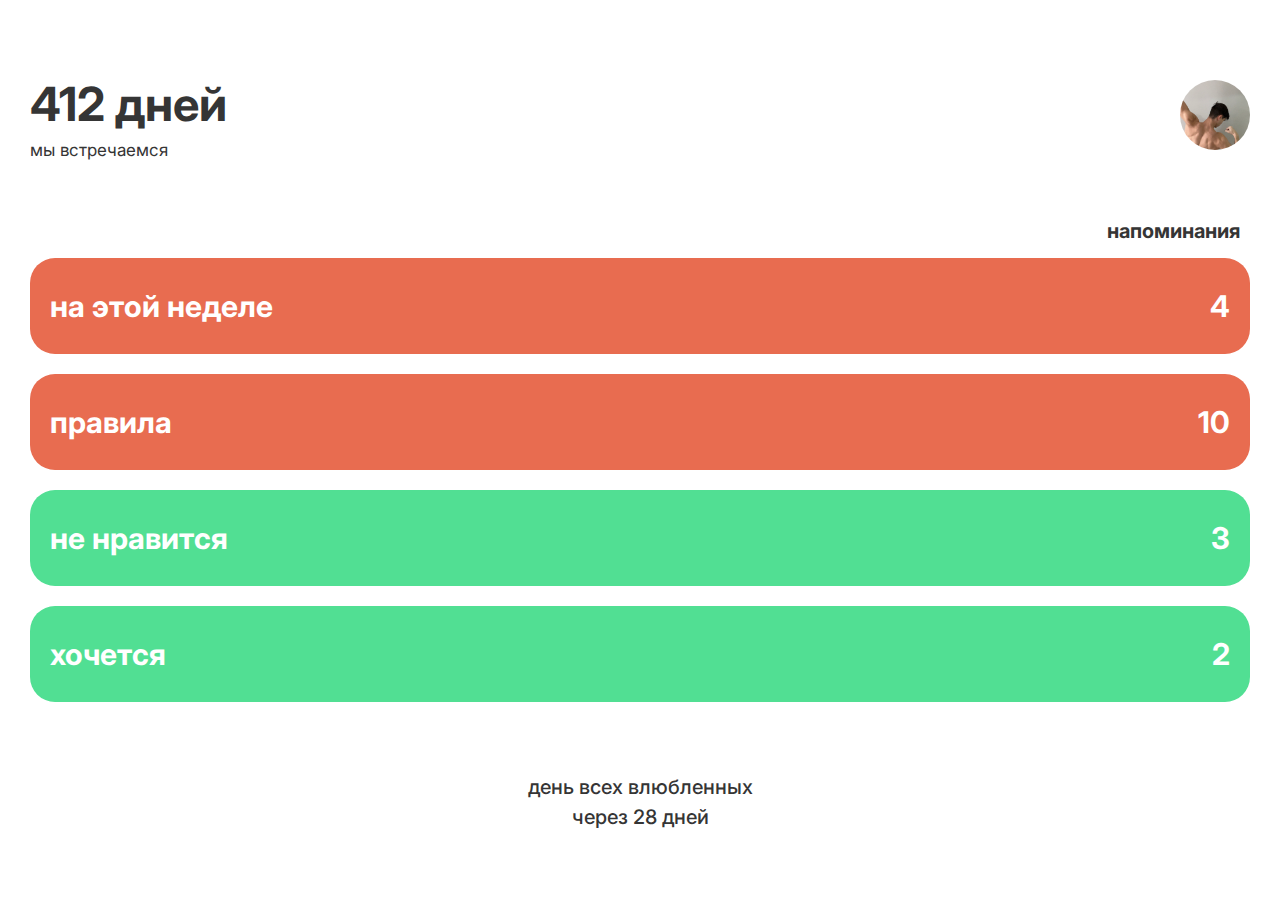
==== index.html @ ff4562f4 "first commit" ====
<!doctype html>
<html lang="ru">
<head>
    <meta charset="UTF-8">
    <meta name="viewport"
          content="width=device-width, user-scalable=no, initial-scale=1.0, maximum-scale=1.0, minimum-scale=1.0">
    <meta http-equiv="X-UA-Compatible" content="ie=edge">

    <link rel="preconnect" href="https://fonts.googleapis.com">
    <link rel="preconnect" href="https://fonts.gstatic.com" crossorigin>
    <link href="https://fonts.googleapis.com/css2?family=Inter:wght@400;500;700&display=swap" rel="stylesheet">

    <link rel="stylesheet" href="style.css">
    <title>Главная</title>
</head>
<body>


<header class="header">
    <h1 class="header_title">412 дней<span>мы встречаемся</span></h1>
    <div class="header_ava">
        <img src="src/ava.jpg" alt="">
    </div>
</header>

<main class="main">
    <div class="remainder">напоминания</div>
    <div class="main_inner">
        <div class="main_item" style="background: #E86C50;">
            <h3 class="main_item_text">на этой неделе</h3>
            <h3 class="main_item_count">4</h3>
        </div>
        <div class="main_item" style="background: #E86C50;">
            <h3 class="main_item_text">правила</h3>
            <h3 class="main_item_count">10</h3>
        </div>
        <div class="main_item" style="background: #51DF93;">
            <h3 class="main_item_text">не нравится</h3>
            <h3 class="main_item_count">3</h3>
        </div>
        <div class="main_item" style="background: #51DF93;">
            <h3 class="main_item_text">хочется</h3>
            <h3 class="main_item_count">2</h3>
        </div>
    </div>
</main>

<footer class="footer">
    <h3>день всех влюбленных<br> через 28 дней</h3>
</footer>

</body>
</html>
---- style.css ----
body {
    margin: 0;
    padding: 80px 30px;
    min-height: 100vh;
    display: flex;
    flex-direction: column;
    justify-content: space-between;
}

*,
*:after,
*:before {
    box-sizing: border-box;
}

h1, h2, h3, h4, h5, h6 {
    margin: 0;
    padding: 0;
}

/*==============*/

.header {
    display: flex;
    justify-content: space-between;
    width: 100%;
    height: fit-content;
}

.header_title {
    font-family: 'Inter', serif;
    font-weight: 700;
    font-size: 47px;
    line-height: 100%;
    color: #353535;
    display: flex;
    flex-direction: column;
}

.header_title span {
    font-weight: 400;
    font-size: 17px;
    line-height: 100%;
    margin-top: 15px;
}

.header_ava {
    width: 70px;
    height: 70px;
    overflow: hidden;
    position: relative;
    border-radius: 50%;
}

.header_ava img {
    width: 100%;
    position: absolute;
    top: 50%;
    left: 50%;
    transform: translate(-50%, -50%);
}

/*==============*/

.main {
    width: 100%;
    margin-top: 60px;
    display: flex;
    flex-direction: column;
    align-items: end;
    height: fit-content;
}

.remainder {
    margin-bottom: 15px;
    margin-right: 10px;
    font-family: 'Inter', serif;
    font-weight: 700;
    font-size: 20px;
    color: #353535;
}

.main_inner {
    width: 100%;
    display: flex;
    flex-direction: column;
}

.main_item {
    width: 100%;
    display: flex;
    justify-content: space-between;
    background: #E86C50;
    border-radius: 25px;
    padding: 30px 20px;
    margin-bottom: 20px;
}

.main_item:last-child {
    margin-bottom: 0;
}

.main_item h3 {
    font-family: 'Inter', serif;
    font-weight: 700;
    font-size: 30px;
    color: #FFFFFF;
}

/*==============*/

.footer {
    width: 100%;
    height: fit-content;
    margin-top: 70px;
}

.footer h3 {
    font-family: 'Inter', serif;
    font-weight: 500;
    font-size: 20px;
    text-align: center;
    color: #353535;
    line-height: 150%;
}
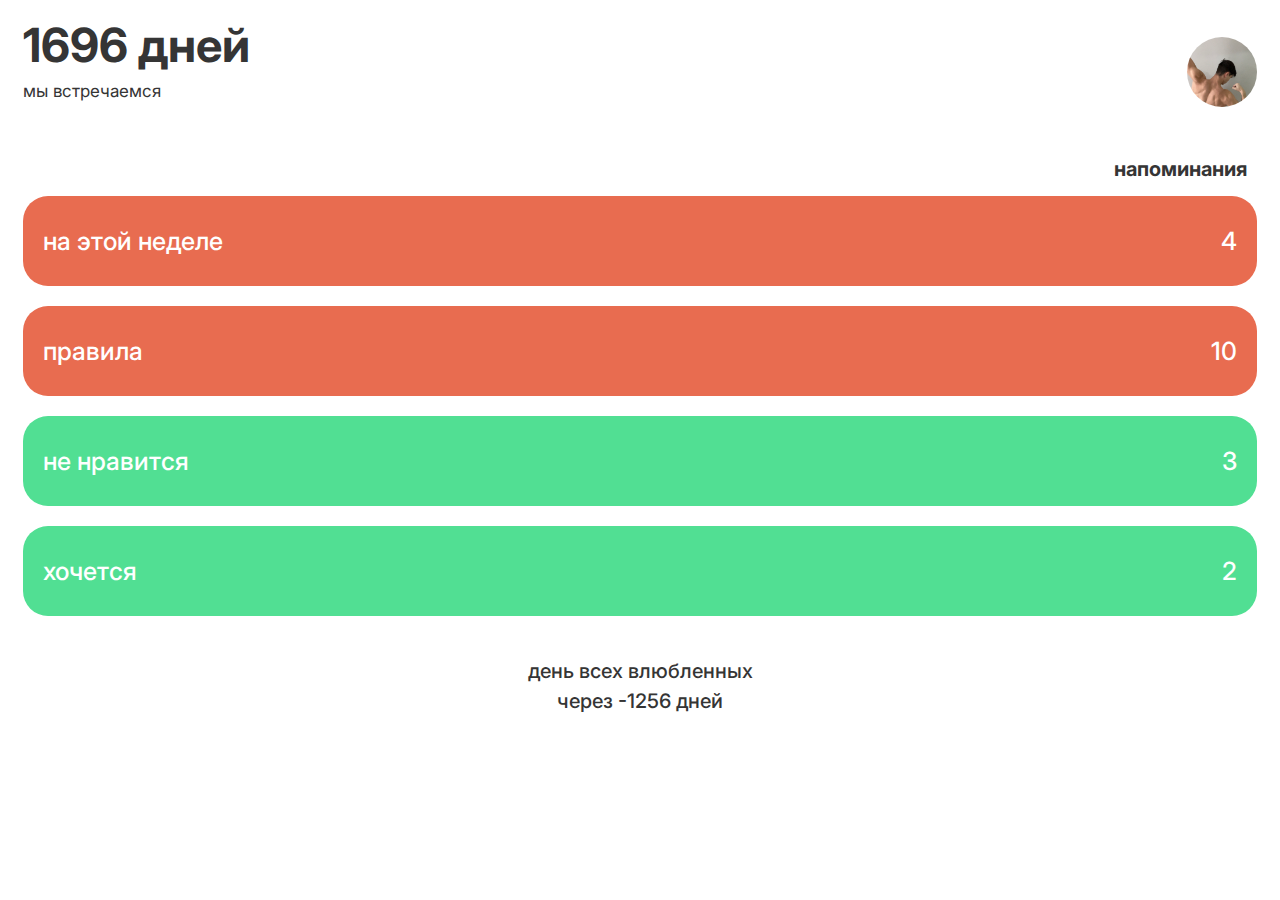
==== commit adf20b5a: "edit" ====
--- a/index.html
+++ b/index.html
@@ -17,7 +17,10 @@
 
 
 <header class="header">
-    <h1 class="header_title">412 дней<span>мы встречаемся</span></h1>
+    <div class="header_title">
+        <h1 class="header_title_days"></h1>
+        <span>мы встречаемся</span>
+    </div>
     <div class="header_ava">
         <img src="src/ava.jpg" alt="">
     </div>
@@ -46,8 +49,11 @@
 </main>
 
 <footer class="footer">
-    <h3>день всех влюбленных<br> через 28 дней</h3>
+    <h3 class="holidayName"></h3>
+    <h3 class="holidayDate"></h3>
 </footer>
 
+<script src="https://ajax.googleapis.com/ajax/libs/jquery/2.2.0/jquery.min.js"></script>
+<script src="script.js"></script>
 </body>
 </html>--- a/style.css
+++ b/style.css
@@ -1,10 +1,7 @@
 body {
     margin: 0;
-    padding: 80px 30px;
+    padding: 37px 23px 20px 23px;
     min-height: 100vh;
-    display: flex;
-    flex-direction: column;
-    justify-content: space-between;
 }
 
 *,
@@ -29,19 +26,22 @@
 
 .header_title {
     font-family: 'Inter', serif;
-    font-weight: 700;
-    font-size: 47px;
     line-height: 100%;
     color: #353535;
     display: flex;
     flex-direction: column;
+
+}
+
+.header_title h1 {
+    font-weight: 700;
+    font-size: 47px;
 }
 
 .header_title span {
     font-weight: 400;
     font-size: 17px;
-    line-height: 100%;
-    margin-top: 15px;
+    margin-top: 30px;
 }
 
 .header_ava {
@@ -64,7 +64,7 @@
 
 .main {
     width: 100%;
-    margin-top: 60px;
+    margin-top: 50px;
     display: flex;
     flex-direction: column;
     align-items: end;
@@ -102,8 +102,8 @@
 
 .main_item h3 {
     font-family: 'Inter', serif;
-    font-weight: 700;
-    font-size: 30px;
+    font-weight: 500;
+    font-size: 25px;
     color: #FFFFFF;
 }
 
@@ -112,7 +112,7 @@
 .footer {
     width: 100%;
     height: fit-content;
-    margin-top: 70px;
+    margin-top: 40px;
 }
 
 .footer h3 {
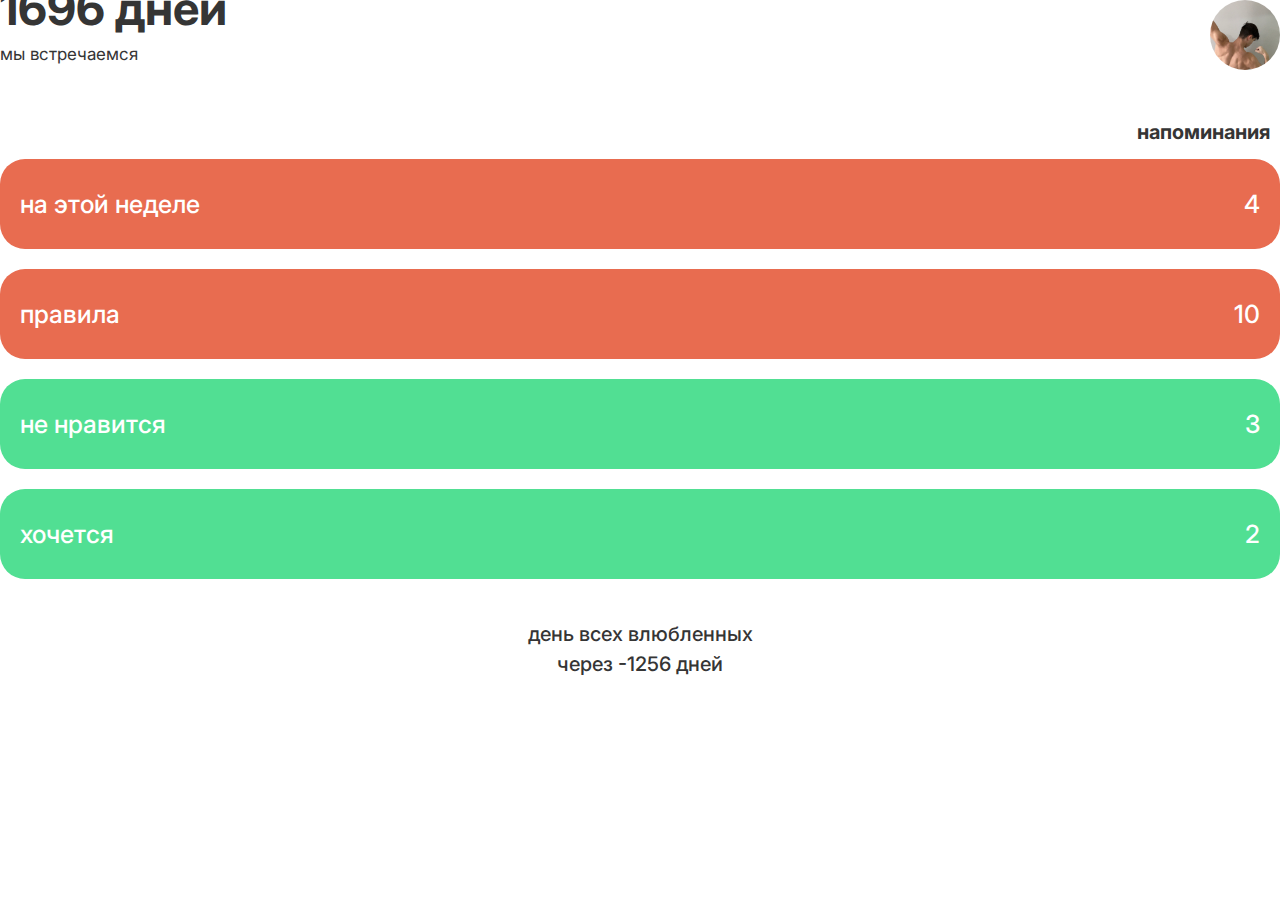
==== commit d7db74aa: "edit" ====
--- a/index.html
+++ b/index.html
@@ -14,44 +14,44 @@
     <title>Главная</title>
 </head>
 <body>
+<div class="body_wrapper">
+    <header class="header">
+        <div class="header_title">
+            <h1 class="header_title_days"></h1>
+            <span>мы встречаемся</span>
+        </div>
+        <div class="header_ava">
+            <img src="src/ava.jpg" alt="">
+        </div>
+    </header>
 
+    <main class="main">
+        <div class="remainder">напоминания</div>
+        <div class="main_inner">
+            <div class="main_item" style="background: #E86C50;">
+                <h3 class="main_item_text">на этой неделе</h3>
+                <h3 class="main_item_count">4</h3>
+            </div>
+            <div class="main_item" style="background: #E86C50;">
+                <h3 class="main_item_text">правила</h3>
+                <h3 class="main_item_count">10</h3>
+            </div>
+            <div class="main_item" style="background: #51DF93;">
+                <h3 class="main_item_text">не нравится</h3>
+                <h3 class="main_item_count">3</h3>
+            </div>
+            <div class="main_item" style="background: #51DF93;">
+                <h3 class="main_item_text">хочется</h3>
+                <h3 class="main_item_count">2</h3>
+            </div>
+        </div>
+    </main>
 
-<header class="header">
-    <div class="header_title">
-        <h1 class="header_title_days"></h1>
-        <span>мы встречаемся</span>
-    </div>
-    <div class="header_ava">
-        <img src="src/ava.jpg" alt="">
-    </div>
-</header>
-
-<main class="main">
-    <div class="remainder">напоминания</div>
-    <div class="main_inner">
-        <div class="main_item" style="background: #E86C50;">
-            <h3 class="main_item_text">на этой неделе</h3>
-            <h3 class="main_item_count">4</h3>
-        </div>
-        <div class="main_item" style="background: #E86C50;">
-            <h3 class="main_item_text">правила</h3>
-            <h3 class="main_item_count">10</h3>
-        </div>
-        <div class="main_item" style="background: #51DF93;">
-            <h3 class="main_item_text">не нравится</h3>
-            <h3 class="main_item_count">3</h3>
-        </div>
-        <div class="main_item" style="background: #51DF93;">
-            <h3 class="main_item_text">хочется</h3>
-            <h3 class="main_item_count">2</h3>
-        </div>
-    </div>
-</main>
-
-<footer class="footer">
-    <h3 class="holidayName"></h3>
-    <h3 class="holidayDate"></h3>
-</footer>
+    <footer class="footer">
+        <h3 class="holidayName"></h3>
+        <h3 class="holidayDate"></h3>
+    </footer>
+</div>
 
 <script src="https://ajax.googleapis.com/ajax/libs/jquery/2.2.0/jquery.min.js"></script>
 <script src="script.js"></script>
--- a/style.css
+++ b/style.css
@@ -1,16 +1,26 @@
-body {
-    margin: 0;
-    padding: 37px 23px 20px 23px;
-    min-height: 100vh;
-}
-
 *,
 *:after,
 *:before {
     box-sizing: border-box;
 }
 
-h1, h2, h3, h4, h5, h6 {
+body {
+    padding: 37px 23px 20px 23px;
+    min-height: 100vh;
+}
+
+.body_wrapper {
+    max-width: 100vw;
+    overflow: hidden;
+}
+
+h1,
+h2,
+h3,
+h4,
+h5,
+h6,
+body {
     margin: 0;
     padding: 0;
 }
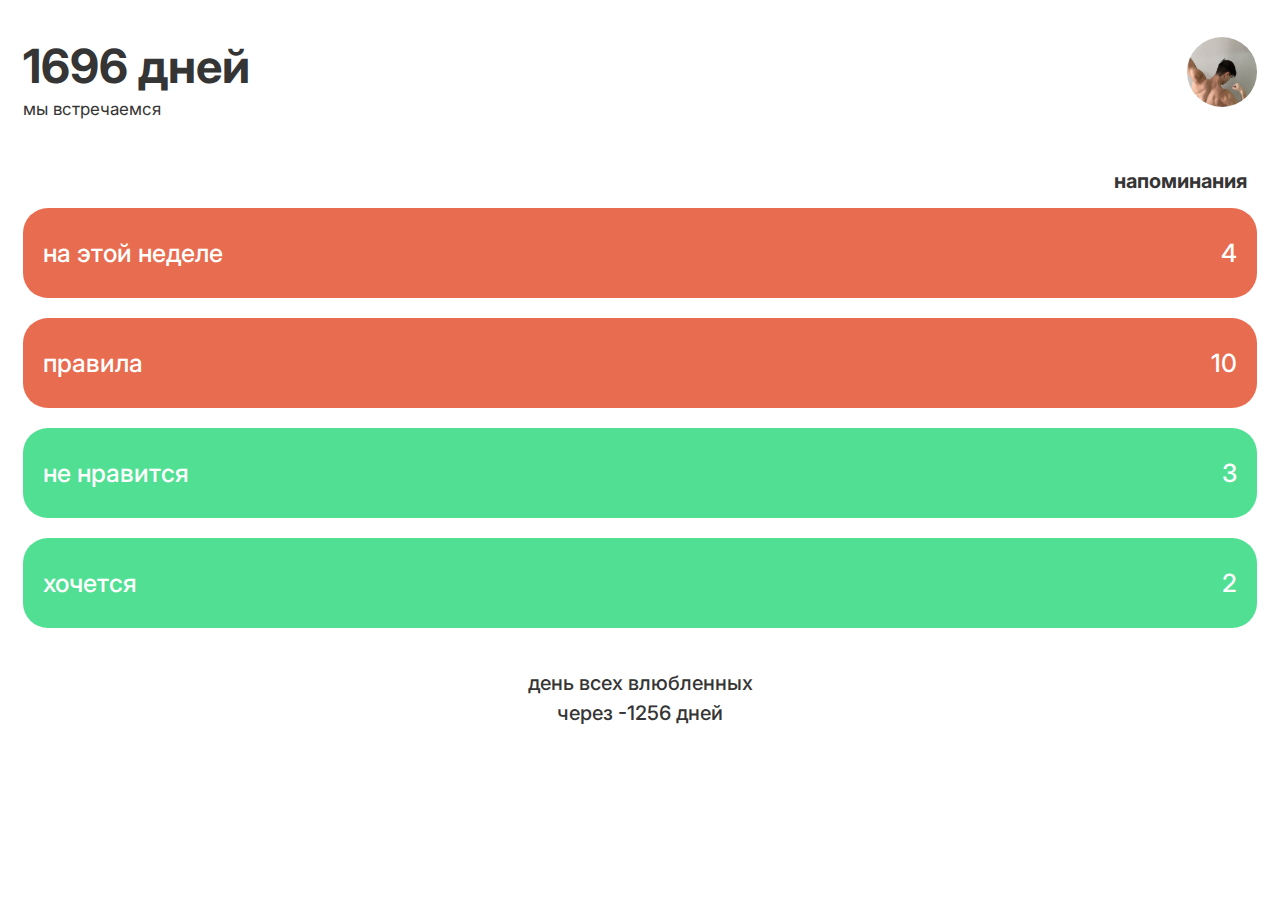
==== commit d261e379: "Сверстал еще одну страницу. внес мелкие правки. пока стили в одном файле" ====
--- a/index.html
+++ b/index.html
@@ -28,22 +28,22 @@
     <main class="main">
         <div class="remainder">напоминания</div>
         <div class="main_inner">
-            <div class="main_item" style="background: #E86C50;">
+            <a href="page.html" class="main_item" style="background: #E86C50;">
                 <h3 class="main_item_text">на этой неделе</h3>
                 <h3 class="main_item_count">4</h3>
-            </div>
-            <div class="main_item" style="background: #E86C50;">
+            </a>
+            <a href="page.html" class="main_item" style="background: #E86C50;">
                 <h3 class="main_item_text">правила</h3>
                 <h3 class="main_item_count">10</h3>
-            </div>
-            <div class="main_item" style="background: #51DF93;">
+            </a>
+            <a href="page.html" class="main_item" style="background: #51DF93;">
                 <h3 class="main_item_text">не нравится</h3>
                 <h3 class="main_item_count">3</h3>
-            </div>
-            <div class="main_item" style="background: #51DF93;">
+            </a>
+            <a href="page.html" class="main_item" style="background: #51DF93;">
                 <h3 class="main_item_text">хочется</h3>
                 <h3 class="main_item_count">2</h3>
-            </div>
+            </a>
         </div>
     </main>
 
--- a/style.css
+++ b/style.css
@@ -5,12 +5,12 @@
 }
 
 body {
-    padding: 37px 23px 20px 23px;
     min-height: 100vh;
 }
 
 .body_wrapper {
     max-width: 100vw;
+    padding: 37px 23px 20px 23px;
     overflow: hidden;
 }
 
@@ -36,11 +36,12 @@
 
 .header_title {
     font-family: 'Inter', serif;
-    line-height: 100%;
+    line-height: normal;
     color: #353535;
     display: flex;
     flex-direction: column;
 
+    width: calc(100% - 70px);
 }
 
 .header_title h1 {
@@ -51,7 +52,7 @@
 .header_title span {
     font-weight: 400;
     font-size: 17px;
-    margin-top: 30px;
+    margin-top: 5px;
 }
 
 .header_ava {
@@ -90,6 +91,32 @@
     color: #353535;
 }
 
+.remainder_2 {
+    position: relative;
+    width: 30px;
+    height: 30px;
+    /*border: 1px solid red;*/
+}
+
+.remainder_2:before, .remainder_2:after {
+    content: '';
+    position: absolute;
+    width: 90%;
+    height: 5px;
+    background: #353535;
+    top: 50%;
+    left: 50%;
+    border-radius: 20px;
+}
+
+.remainder_2:before {
+    transform: translate(-50%, -50%) rotate(90deg) ;
+}
+
+.remainder_2:after {
+    transform: translate(-50%, -50%) rotate(0) ;
+}
+
 .main_inner {
     width: 100%;
     display: flex;
@@ -104,6 +131,13 @@
     border-radius: 25px;
     padding: 30px 20px;
     margin-bottom: 20px;
+    text-decoration: none;
+}
+
+.main_item_2 {
+    border-radius: 15px;
+    background: #5084E8;
+    position: relative;
 }
 
 .main_item:last-child {
@@ -115,6 +149,38 @@
     font-weight: 500;
     font-size: 25px;
     color: #FFFFFF;
+}
+
+.main_item_2 h3 {
+    width: 100%;
+    text-align: center;
+}
+
+.exit {
+    position: absolute;
+    top: 10px;
+    right: 10px;
+    width: 22px;
+    height: 22px;
+}
+
+.exit:before, .exit:after {
+    content: '';
+    position: absolute;
+    width: 70%;
+    height: 3px;
+    background: #fff;
+    top: 50%;
+    left: 50%;
+    border-radius: 20px;
+}
+
+.exit:before {
+    transform: translate(-50%, -50%) rotate(45deg) ;
+}
+
+.exit:after {
+    transform: translate(-50%, -50%) rotate(135deg) ;
 }
 
 /*==============*/
